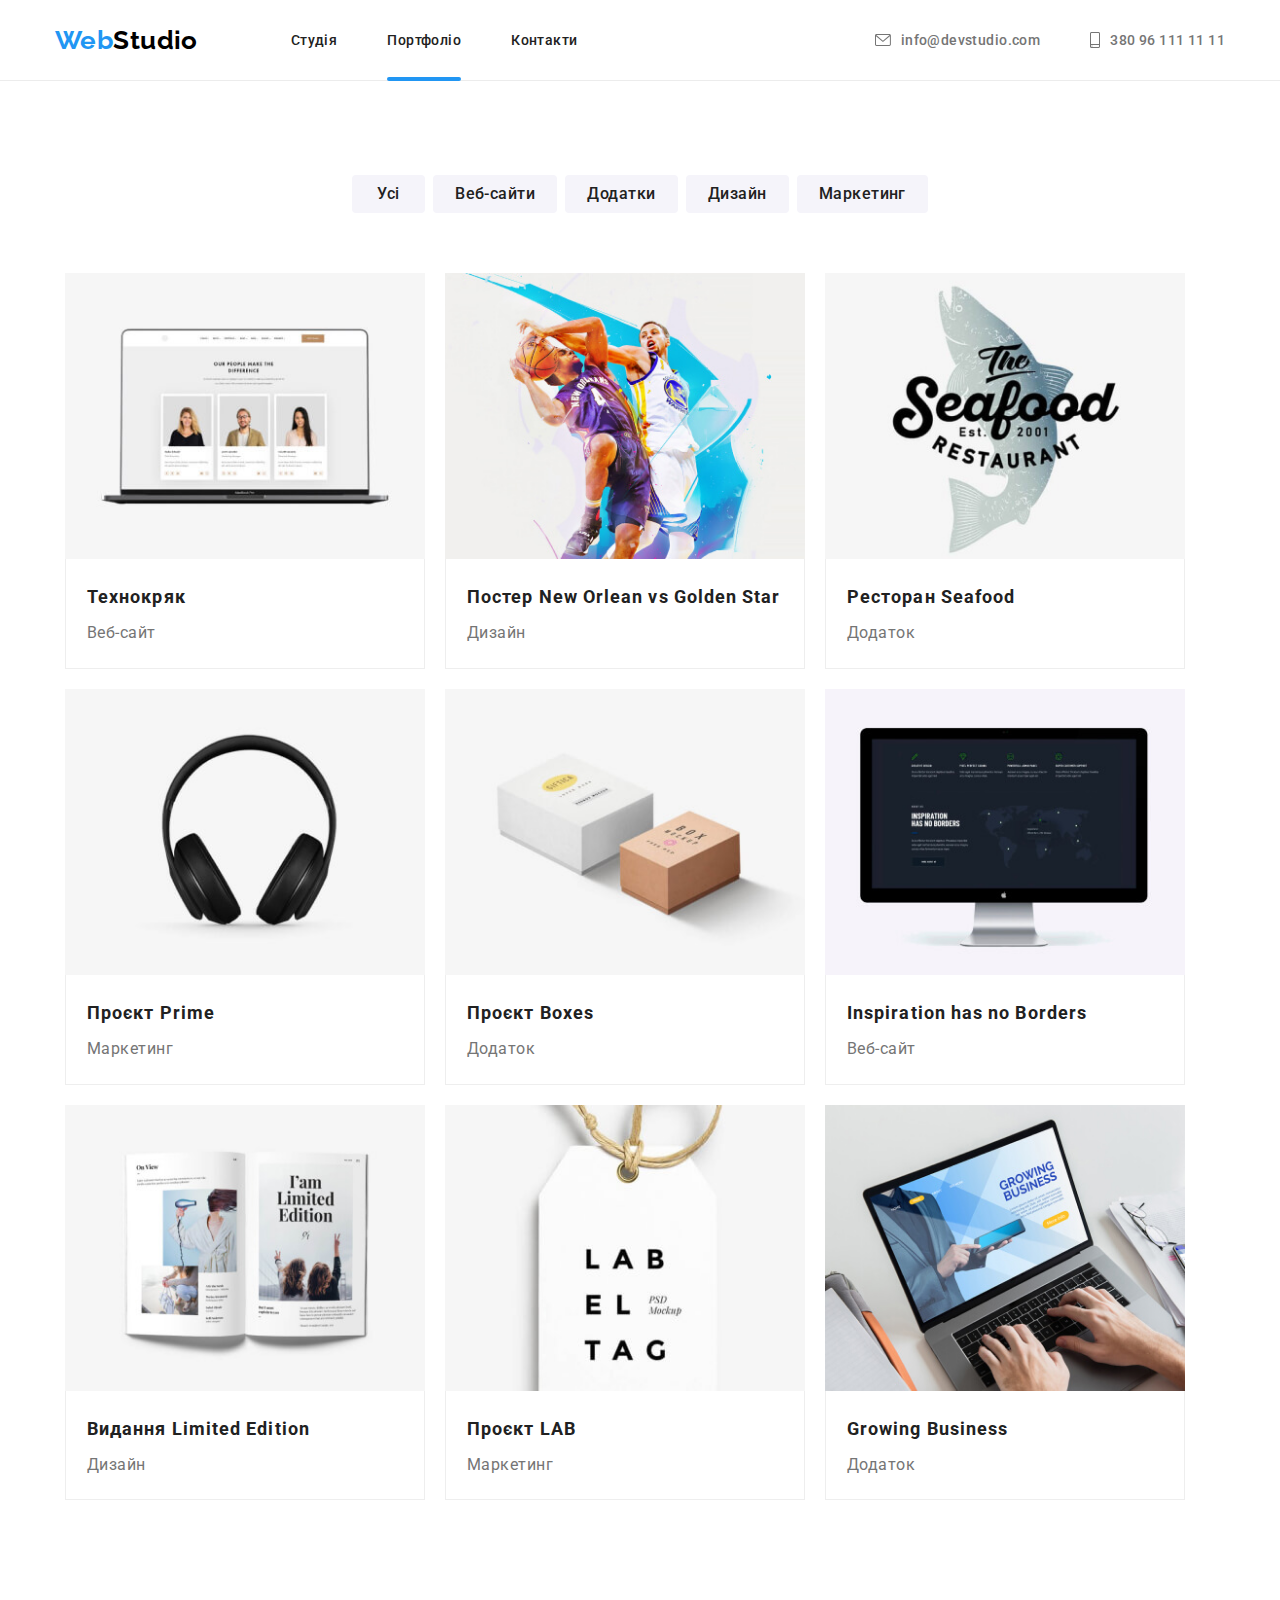
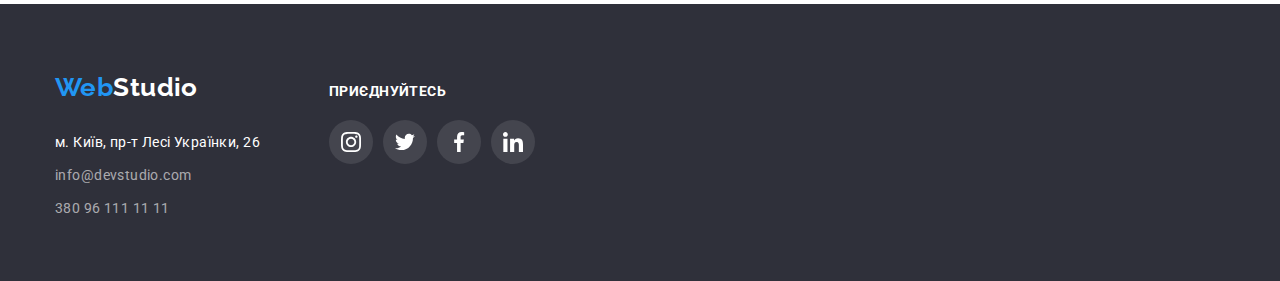
==== portfolio.html @ abf91336 "!!!!!!!" ====
<!DOCTYPE html>
<html lang="en">
<head>
    <meta charset="UTF-8">
    <meta http-equiv="X-UA-Compatible" content="IE=edge">
    <meta name="viewport" content="width=device-width, initial-scale=1.0">
    <link rel="preconnect" href="https://fonts.googleapis.com">
    <link rel="preconnect" href="https://fonts.gstatic.com" crossorigin>
    <link href="https://fonts.googleapis.com/css2?family=Raleway:wght@700&family=Roboto:wght@400;500;700;900&display=swap"
        rel="stylesheet">
        <link rel="stylesheet" href="https://cdnjs.cloudflare.com/ajax/libs/modern-normalize/1.1.0/modern-normalize.min.css">
        <link rel="stylesheet" href="./css/styles.css">
    <title>Portfolio</title>
</head>
<body >
    <!--Header-->
<header class="header">
    <div class="conteiner">
        <div class="main-nav">
            <nav class="nav">
                <a href="index.html" class="logo-header"> <span class="logo-accent">Web</span>Studio
                </a>
                <ul class="site-nav lists ">
                    <li class="item"> <a href="./index.html" class="link">Студія</a> </li>
                    <li class="item"> <a href="./portfolio.html" class="link site_nav_active">Портфоліо</a> </li>
                    <li class="item"> <a href="" class="link">Контакти</a> </li>
                </ul>
            </nav>
            <ul class="contacts-lists lists">
                <li class="item">
                    <a href="mailto:info@devstudio.com" class="link">
                        <svg class="icon-header" width="16px" height="12px">
                            <use href="./images/symbol-defs.svg#icon-envelope">
                            </use>
                        </svg>
                        info@devstudio.com
                    </a>
                </li>
                <li class="item"> <a href="tell:+380961111111" class="link">
                        <svg class="icon-header" width="10px" height="16px">
                            <use href="./images/symbol-defs.svg#icon-smartphone"></use>
                        </svg>380 96 111 11 11
                    </a> </li>
            </ul>
        </div>
    </div>

</header>
<!--Main-->
<main>

<section class="portfolio-section">
    <div class="conteiner">
        <h1 class="tittle-hidden">Portfolio</h1>
        <ul class="portfolio-nav lists">
            <li class="item"><button type="button" class="button">Усі</button></li>
            <li class="item"><button type="button" class="button">Веб-сайти</button></li>
            <li class="item"><button type="button" class="button">Додатки</button></li>
            <li class="item"><button type="button" class="button">Дизайн</button></li>
            <li class="item"><button type="button" class="button">Маркетинг</button></li>
        </ul>
        <ul class="portfolio-list lists">
        <li class="card">
            <a class="port-link" href="">
                <div class="prewiev">
                    <img src="./img_port/img.jpg" alt="Технокряк" width="370" class="img-portfolio">
                    <p class="prewiev-tittle">Ресурс пропонує комплексні пропозиції з різним рівнем функціоналу та сервісів. Все це дозволить відвідувачу отримати
                    вичерпні відомості про компанію чи приватну особу.</p>
                </div>
              <div class="line-portfol">
                <h2 class="tittle">Технокряк</h2>
            <p class="text">Веб-сайт</p> </div>
            </a>
        </li>
        <li class="card">
            <a href="" class="port-link">
                <div class="prewiev"><img src="./img_port/img_(1).jpg" alt="Постер New Orlean vs Golden Star" width="370" class="img-portfolio">
                <p class="prewiev-tittle" >Ресурс пропонує комплексні пропозиції з різним рівнем функціоналу та сервісів. Все це дозволить відвідувачу отримати
                вичерпні відомості про компанію чи приватну особу.</p></div>
               <div class="line-portfol">
                <h2 class="tittle">Постер New Orlean vs Golden Star</h2>
            <p class="text">Дизайн</p></div>
            </a>
        </li>
        <li class="card">
            <a href="" class="port-link">
                <div class="prewiev">
                    <img src="./img_port/img_(2).jpg" alt="Ресторан Seafood" width="370" class="img-portfolio">
                    <p class="prewiev-tittle">Ресурс пропонує комплексні пропозиції з різним рівнем функціоналу та сервісів. Все це дозволить відвідувачу отримати
                    вичерпні відомості про компанію чи приватну особу.</p>
                </div>
             <div class="line-portfol">
                <h2 class="tittle">Ресторан Seafood</h2>
            <p class="text">Додаток</p></div>
            </a>
        </li>
        <li class="card">
            <a href="" class="port-link">
                <div class="prewiev">
                    <img src="./img_port/img_(3).jpg" alt="Проєкт Prime" width="370" class="img-portfolio">
                    <p class="prewiev-tittle">Ресурс пропонує комплексні пропозиції з різним рівнем функціоналу та сервісів. Все це дозволить відвідувачу отримати
                    вичерпні відомості про компанію чи приватну особу.</p>
                </div>
            <div class="line-portfol">
                <h2 class="tittle">Проєкт Prime</h2>
            <p class="text">Маркетинг</p></div>
            </a>
        </li>
        <li class="card">
            <a href="" class="port-link">
                <div class="prewiev">
                    <img src="./img_port/img_(4).jpg" alt="Проєкт Boxes" width="370" class="img-portfolio">
                    <p class="prewiev-tittle">Ресурс пропонує комплексні пропозиції з різним рівнем функціоналу та сервісів. Все це дозволить відвідувачу отримати
                    вичерпні відомості про компанію чи приватну особу.</p>
                </div>
                <div class="line-portfol">
                    <h2 class="tittle">Проєкт Boxes</h2>
                <p class="text">Додаток</p></div>
            </a>
        </li>
        <li class="card">
            <a href="" class="port-link">
                <div class="prewiev">
                    <img src="./img_port/img_(5).jpg" alt="Inspiration has no Borders" width="370" class="img-portfolio">
                    <p class="prewiev-tittle">Ресурс пропонує комплексні пропозиції з різним рівнем функціоналу та сервісів. Все це дозволить відвідувачу отримати
                    вичерпні відомості про компанію чи приватну особу.</p>
                </div>
               <div class="line-portfol">
                <h2 class="tittle">Inspiration has no Borders</h2>
            <p class="text">Веб-сайт</p></div>
            </a>
        </li>
        <li class="card">
            <a href="" class="port-link">
                <div class="prewiev">
                    <img src="./img_port/img_(6).jpg" alt="Видання Limited Edition" width="370" class="img-portfolio">
                    <p class="prewiev-tittle">Ресурс пропонує комплексні пропозиції з різним рівнем функціоналу та сервісів. Все це дозволить відвідувачу отримати
                    вичерпні відомості про компанію чи приватну особу.</p>
                </div>
               <div class="line-portfol">
                <h2 class="tittle">Видання Limited Edition</h2>
            <p class="text">Дизайн</p></div>
            </a>
        </li>
        <li class="card">
            <a href="" class="port-link">
                <div class="prewiev">
                    <img src="./img_port/img_(7).jpg" alt="Проєкт LAB" width="370" class="img-portfolio">
                    <p class="prewiev-tittle">Ресурс пропонує комплексні пропозиції з різним рівнем функціоналу та сервісів. Все це дозволить відвідувачу отримати
                    вичерпні відомості про компанію чи приватну особу.</p>
                </div>
               <div class="line-portfol">
                <h2 class="tittle">Проєкт LAB</h2>
            <p class="text">Маркетинг</p></div>
            </a>
        </li>
        <li class="card">
            <a href="" class="port-link">
                <div class="prewiev">
                    <img src="./img_port/img_(8).jpg" alt="Growing Business" width="370" class="img-portfolio">
                    <p class="prewiev-tittle">Ресурс пропонує комплексні пропозиції з різним рівнем функціоналу та сервісів. Все це дозволить відвідувачу отримати
                    вичерпні відомості про компанію чи приватну особу.</p>
                </div>
             <div class="line-portfol">
                <h2 class="tittle">Growing Business</h2>
            <p class="text">Додаток</p></div>
            </a>
        </li>
    </ul>
</div>
</section>
</main>

<!--Footer-->
<footer class="footer">
    <div class="conteiner footer-conteiner">
        <div class="footer-logo">
            <a href="index.html" class="logo-footer"> <span class="logo-accent">Web</span>Studio</a>
            <address class="contacts">
                <ul class="footer-list lists">
                    <li class="footer-add item"> <a href="https://goo.gl/maps/XUmZa6RESUwdyLSh6" target="_blank"
                            rel="noopener noreferrer" class="link address">м. Київ, пр-т Лесі Українки, 26 </a> </li>
                    <li class="footer-mail item"> <a href="mailto:info@devstudio.com" class="link"> info@devstudio.com
                        </a> </li>
                    <li class="footer-tell item"> <a href="tell:+380961111111" class="link">380 96 111 11 11</a>
                    </li>
                </ul>
        </div>
        <div class="footer-soc-link">
            <b class="join">приєднуйтесь</b>
            <ul class="lists icon-join">
                <li class="icon">
                    <a href="" class="icon-team-footer">
                        <svg class="icon-join" widht="20px" height="20px">
                            <use href="./images/symbol-defs.svg#icon-instagram-2"></use>
                        </svg>
                    </a>
                </li>
                <li class="icon">
                    <a href="" class="icon-team-footer">
                        <svg class="icon-join" widht="20px" height="20px">
                            <use href="./images/symbol-defs.svg#icon-twitter-1"></use>
                        </svg>
                    </a>
                </li>
                <li class="icon">
                    <a href="" class="icon-team-footer">
                        <svg class="icon-join" widht="20px" height="20px">
                            <use href="./images/symbol-defs.svg#icon-facebook-1"></use>
                        </svg>
                    </a>
                </li>
                <li class="icon">
                    <a href="" class="icon-team-footer">
                        <svg class="icon-join" widht="20px" height="20px">
                            <use href="./images/symbol-defs.svg#icon-linkedin-1"></use>
                        </svg>
                    </a>
                </li>
            </ul>
        </div>




        </address>
    </div>

</footer>

</body>
</html>
---- css/styles.css ----
/* Main color #212121 */
/* secondary color #757575 */
/* link #2196F3 */
/* white #FFFFFF */
/* button #F5F4FA */
/* button text #212121 */
/* colorbackground hero #2F303A */
/* background color  page #F5F5F5 */
/* card #EEEEE*/
/* footer link rgba(255, 255, 255, 0.6); */
/* buttone focus rgba(33, 150, 243, 1) */
/* underline border #ECECEC; */
/* Body */

:root {
    --primary-text-color:#757575;
    --tittle-text-color:#212121;
    --accent-color:#2196F3;
    --white-color: #ffffff;
    --button-backgroung:#F5F4FA;
    --button-text: #212121;
    --background-hero: #2F303A;
    --background-page:#F5F5F5;
    --portfolio-card: #EEEEEE;
    --total-black:#000000;
    --footer-link:rgba(255, 255, 255, 0.6);
    --underline-border:#ECECEC;
    --button-active: #188CE8;
    --border-client:#AFB1B8;
    --client-color:#AFB1B8;
    --footer-social-bg: rgba(255, 255, 255, 0.1);
    --action-color:rgba(47, 48, 58, 0.8);
    --portfolio-link:rgba(33, 150, 243, 0.9);
    --button-backdrope:rgba(0,0,0,0.1);
    --backdrope-background: rgba(0, 0, 0, 0.2);
    --animation-timing-function:cubic-bezier(0.4, 0, 0.2, 1) ;
    --border-input:rgba(33, 33, 33, 0.2);
}
/* ----------Body---------- */
body {
background-color:var(--white-color);
color: var(--primary-text-color);
font-family: 'Roboto', sans-serif;
letter-spacing: 0.03em;
font-size: 14px;
line-height: 1.7;
}

.conteiner{
    width: 1200px;
    padding-left: 15px;
    padding-right: 15px;
    margin-left: auto;
    margin-right: auto;}

/* Прибрати крапки у списках */
.lists {
    list-style: none;
    padding: 0;
    margin: 0;
}


h1,
h2,
h3,
p{
    margin-top: 0;
    margin-bottom: 0;

}
div{
    display: block;
}
/* Прибрати підкреслення */
a{
    text-decoration: none;
}
/* Прибати відступи для img*/

.tittle-hidden{
    position: absolute;
    width: 1px;
    height: 1px;
    margin: -1px;
    border: 0;
    padding: 0;
    white-space: nowrap;
    clip-path: inset(100%);
    clip: rect(0 0 0 0);
    overflow: hidden;
    outline: 0;
    outline-offset: 0;
}

.item-tittle {
    font-weight: 700;
    letter-spacing: 0.03em;
    font-size: 14px;
    line-height: 1.7;
    font-style: normal;
}
/* ----------Header---------- */
.header{
    border-bottom: 1px solid var(--underline-border);
    /* padding-left: 0 auto; */

}
/* ----------Logo----------*/
.logo-header{
display: inline-block;
    font-family: 'Raleway', sans-serif;
    font-weight: 700;
    font-size: 26px;
    line-height:1.8;
    color: var(--total-black);

}
.logo-accent{
    color: var(--accent-color);
}
/* ----------Site nav---------- */
.nav{
display: flex;
align-items: center;   
}
.main-nav{
    display: flex;
    /* justify-content: space-between; */
    align-items: center;
}
.site-nav{
    position: relative;
    display: flex;
    margin-left: 93px;
}

.site-nav .item + .item{
    margin-left: 50px;
}

.site-nav .list{
    padding: 0px;



}
.site-nav .item{
    display: flex;
}
.site-nav .link {
    position: relative;
    transition: color 250ms var(--animation-timing-function);
    display: block;
    padding-top: 32px;
    padding-bottom: 32px;
    color: var(--button-text);
    font-weight: 500;
    font-size: 14px;
    line-height: 1.17;
    
}
    .site-nav .link:hover,
    .site-nav .link:focus{
    color: var(--accent-color);
    }
    .site_nav_active::after{
        position: absolute;
        content: '';
        display: block;
        width: 100%;
        height: 4px;
        border-radius: 2px;
        background-color: var(--accent-color);
        top: 77px;
        bottom: auto;

    }
    .contacts-lists{
        display: flex;
        margin-left: auto;}
    .contacts-lists .icon-header{
        fill: currentColor;
        margin-right: 10px;
    }
    .contacts-lists .icon-header:hover,
    .contacts-lists .icon-header:focus{
    color:var(--accent-color)
    }
    .contacts-lists .item +.item{
        margin-left: 50px;
    }
    .contacts-lists .link {
        transition: color 250ms var(--animation-timing-function);
        display: flex;
        color: var(--primary-text-color);
        font-weight: 500;
        font-size: 14px;
        line-height: 1.17;
        align-items: center;
    }
    .contacts-lists .link:focus,
    .contacts-lists .link:hover,
    .contacts-lists .link:active
    {
        color: var(--accent-color);
    }
        /* ----------Button----------*/
        .button {
            border-radius: 4px;
            border: none;
            display: inline-block;
            padding: 10px 32px;
            min-width: 216px;
            font-family: inherit;
            color: var(--white-color);
            cursor: pointer;
            background-color: var(--accent-color);
            align-items: center;
            text-align: center;
            font-weight: 700;
            font-size: 16px;
            line-height: 1.87;
            letter-spacing: 0.06em;
            transition: color 250ms var(--animation-timing-function), background-color 250ms var(--animation-timing-function);
            

        }
            
        .button:hover,
        .button:focus{
            background-color: var(--button-active);
        }
    /* ----------Hero---------- */
    .hero {
        background-color: var(--background-hero);
        text-align: center;
        padding-top: 200px;
        padding-bottom: 200px;
        max-width: 1600px;
        height: 600px;
        margin-left: auto;
        margin-right: auto;
        background-image:linear-gradient(rgba(47, 48, 58, 0.4),rgba(47, 48, 58, 0.4)),
        url(../images/hero.png);
        background-repeat: no-repeat;
        background-position: center;
        background-size: cover;
    }
            
    .hero-tittle {
        margin: auto;
        margin-bottom: 30px;
        color: var(--white-color);
        font-weight: 900;
        font-size: 44px;
        line-height: 1.3;
        letter-spacing: 0.06em;
        text-transform: uppercase;
        width: 696px; 

    }

/* ----------Section tittle---------- */
.section-tittle {
    color: var(--tittle-text-color);
        font-weight: 700;
        font-size: 36px;
        line-height: 1.17;
        text-align: center;
        margin-top: 0;
        margin-bottom: 0;
        margin-bottom: 50px;
}

/* ----------Features---------- */
.features{
    padding-top: 94px;
    padding-bottom: 94px;
}

.features-list .tittle {
    color: var(--tittle-text-color);
        font-weight: 700;
        font-size: 14px;
        line-height: 1.7;  
        margin-top: 0;

}
.features-list{
    display: flex;
    justify-content: space-between;
}
.features-list .item{
    width: 270px;
}
.features-list .item:not(:last-child){
    margin-right: 30px;
}

.features-list .text {
    margin-top: 10px;
}
.features__svg-container{
    display: flex;
    background-color: var(--button-backgroung);
    border-radius: 4px;
    margin-bottom: 30px;
    padding-top: 25px;
    padding-bottom: 25px;
}
/* Tasks */
.task{
    padding-top: 0;
    padding-bottom: 94px;

}
.task-list{
    display: flex;
    padding: 0;
    margin: 0;
    font-size: 36px;
    line-height: 1.17;
    
    justify-content: space-between;
}
/* .task-list.img{
    position: relative;
} */
.task-list .img:not(:last-child){
    margin-right: 30px;
}
.action{
    position: relative;
}

.action-tittle{
    position: absolute;
    width: 100%;
    bottom: 0;
    padding-top: 27px;
    padding-bottom: 27px;
    text-align: center;
    text-transform: uppercase;
    color: var(--white-color);
    background-color: var(--action-color);
}
/* Team */


.team-section{
    padding-top: 94px;
    padding-bottom: 94px;
    background-color: var(--button-backgroung);

}



.team-list .tittle {
    color: var(--tittle-text-color);
        font-weight: 500;
        font-size: 16px;
        line-height: 1.17;
    text-align: center;
}
.team-list{
display: flex;
flex-wrap: wrap;
}
.team-list .team-card:not(:last-child){
    margin-right: 30px;
}

.team-card{
width: 270px;
box-shadow: 0px 1px 3px rgb(0 0 0 / 12%), 0px 1px 1px rgb(0 0 0 / 14%), 0px 2px 1px rgb(0 0 0 / 20%);
border-radius: 0px 0px 4px 4px;
background-color: var(--white-color);
text-align: center;
}
.team-list .name {
margin-bottom: 10px;
text-align: center;
color: var(--tittle-text-color);
font-weight: 500;
font-size: 16px;
line-height:1.17 ;

}
.team-text{
padding: 30px 32px;

}
.team-list .text{
    margin-bottom: 16px;
    font-size: 16px;
    line-height: 1.17;    
}
.team-card .img{
    display: block;  
}
.lists .icon-flex {
    display: flex;
    justify-content: center;
}

.icon-soc {
    fill: currentColor;
}

.icon-team {
transition: background-color 250ms var(--animation-timing-function), color 250ms var(--animation-timing-function);
    display: flex;
    justify-content: center;
    align-items: center;
    height: 44px;
    width: 44px;
    border-radius: 50px;
    color: var(--border-client);
    background-color: var(--white-color);
}

.social-links__item:not(:last-child) {
    margin-right: 10px;
}

.icon-team:focus,
.icon-team:hover {
    color: var(--white-color);
    background-color: var(--accent-color);
}

/* Clients */
.client{
    padding-top: 94px;
    padding-bottom: 94px;
}
.client-tittle{
    font-style: normal;
    font-weight: 700;
    margin-bottom: 50px;
    font-size: 36px;
    line-height: 1.17;
    text-align: center;
    color:var(--button-text);
}
.client-svg{
    display: flex;
    justify-content: space-between;
    flex-direction: row;
    flex-wrap: wrap;

}
.icon-client {
    fill:currentColor;
}
.client-box{
    transition: color 250ms var(--animation-timing-function), border-color 250ms var(--animation-timing-function);
    display: flex;
    align-items: center;
    justify-content: center;
    height: 92px;
    width: 170px;
    border: 1px solid var(--border-client);
    border-radius: 4px;
    color: var(--client-color);
    
}
.client-box:focus,
.client-box:hover{
    color: var(--accent-color);
    border-color: var(--accent-color);
}
/* Footer */
.logo-footer{
    display: inline-block;
    margin-bottom: 20px;
    font-family: 'Raleway',sans-serif;
        font-weight: 700;
        font-size: 26px;
        line-height: 1.8;
        color: var(--white-color);
}
.footer {
        padding-top: 60px;
            padding-bottom: 60px;
    background-color: var(--background-hero);
}

.footer-list .link {
        transition: color 250ms var(--animation-timing-function);
        font-size: 14px;
        line-height: 1.17;
        font-style: normal;
        color: var(--footer-link);
    
}
.footer-list .item:not(:last-child){
    margin-bottom: 9px;
}
.footer-list .address{
    color: var(--white-color);
    margin-bottom: 9px;
}
.footer-list .link:hover,
.footer-list .link:focus,
.footer-list .link:active {
    color: var(--white-color);
    
}
.footer-box{
    width: 270px;
    margin-bottom: 0;
    margin-right: 94px;
}
.join{
    font-size: 14px;
    line-height: 1.14;
    color: var(--white-color);
    margin-bottom: 20px;
}
.icon-join{
    display: flex;
    color: var(--white-color);
}
.icon-join .icon:not(:last-child){
        margin-right: 10px;
        
}
.icon-team-footer{
    display: flex;
    color: var(--white-color);
}
.footer-conteiner {
    display: flex;
    align-items: baseline;
}

.footer-soc-link {
    margin-bottom: 0;
    margin-right: 94px;
}

.footer-logo {
    margin-bottom: 0px;
    margin-right: 69px;
}

.join {
    display: block;
    margin-bottom: 20px;
    font-style: normal;
    text-transform: uppercase;
    line-height: 1.14;
}

.icon-team-footer {
    transition: background-color 250ms var(--animation-timing-function), color 250ms var(--animation-timing-function);
    justify-content: center;
    align-items: center;
    width: 44px;
    height: 44px;
    border-radius: 50%;
    color: var(--white-color);
    background-color: var(--footer-social-bg);
}

.icon-join {
    fill: currentColor;
}

.icon-team-footer:focus,
.icon-team-footer:hover {
    background-color: var(--accent-color);
}
/* ----------------------Portfolio---------------------- */

.portfolio-section{
    padding-top: 94px;
        padding-bottom: 94px;
}


.portfolio-nav{
    display: flex;
        justify-content: center;
        margin-bottom: 50px;
}
.portfolio-nav .item:not(:last-child){
    margin-right: 8px;
}
.portfolio-list{
    display: flex;
    flex-wrap: wrap;
    list-style: none;
    padding: 0;

}
/* .portfolio-list .link:hover,
.portfolio-list .link:focus,
.portfolio-list .link:active {
    color:var(--button-text);
    background-color: var(--accent-col);

} */
.portfolio-nav .button{
transition: background-color 250ms var(--animation-timing-function), color 250ms var(--animation-timing-function);
padding: 6px 22px;
min-width: 73px;
background-color: var(--button-backgroung);
color: var(--button-text);
font-weight: 500;
font-size: 16px;
line-height: 1.6;
text-align: center;
letter-spacing: 0.03em;
border-radius: 4px;
    
}
.portfolio-nav .button:focus,
.portfolio-nav .button:hover{
background-color: var(--accent-color);
color: var(--white-color);
box-shadow: 0px 3px 1px rgba(0, 0, 0, 0.1), 0px 1px 2px rgba(0, 0, 0, 0.08), 0px 2px 2px rgba(0, 0, 0, 0.12);
}


.portfolio-list .card {
flex-basis: calc((100% - 3 * 30px) / 3);
margin: 10px;
background: var(--white-color);
}
.port-link{
    transition: box-shadow 250ms var(--animation-timing-function), color 250ms var(--animation-timing-function);
    display:block;
}
.port-link:focus,
.port-link:hover{
    box-shadow: 0px 1px 1px rgba(0, 0, 0, 0.12), 0px 4px 4px rgba(0, 0, 0, 0.06), 1px 4px 6px rgba(0, 0, 0, 0.16);
}

.portfolio-list .tittle{
margin-bottom: 4px;
font-weight: 700;
font-size: 18px;
line-height: 2;
letter-spacing: 0.06em;
color: var(--button-text);
}
.portfolio-list .text{
font-size: 16px;
line-height: 1.8;
letter-spacing: 0.03em;
color: var(--primary-text-color);

}
.line-portfol{
padding: 20px 21px;
border-left: 1px solid var(--portfolio-card);
border-bottom: 1px solid var(--portfolio-card);
border-right: 1px solid var(--portfolio-card);
}
.img-portfolio{
    display: block;
}
/* IMG */
img {
    display: block;
    width: 100%;
    height: auto;
}
/* portfolio card */
.prewiev{
    position: relative;
}
.prewiev-tittle{
    position: absolute;
    overflow: hidden;
    bottom: 0;
    padding: 0;
    width: 100%;
    height: 100%;
    transition: height 250ms var(--animation-timing-function), padding 250ms var(--animation-timing-function);
    background-color: var(--portfolio-link);
    font-weight: 400;
    font-size: 18px;
    line-height: 1.56;
    letter-spacing: 0.03em;
    color: var(--white-color);
    opacity: 0;
}
.card:hover .prewiev-tittle,
.card:focus .prewiev-tittle{
    font-size: 16px;
        padding: 64px 24px;
        opacity: 1;
    }
    /* Backdrope */
                .backdrop {
                    position: fixed;
                    top: 0;
                    left: 0;
                    width: 100%;
                    height: 100%;
                    background-color:var(--backdrope-background);
                }
        
                .backdrop.is-hidden {
                    opacity: 0;
                    pointer-events: none;
                }
        
    .modal {
top: 50%;
left: 50%;
transform: translate(-50%, -50%);
min-width: 528px;
min-height: 581px;
background-color: var(--white-color);
position: absolute;
color: var(--total-black);
box-shadow: 0px 1px 3px rgba(0, 0, 0, 0.12), 0px 1px 1px rgba(0, 0, 0, 0.14), 0px 2px 1px rgba(0, 0, 0, 0.2);
border-radius: 4px;
}

.backdrop .icon-backdrop{
    fill:currentColor;
    
    
}
.backdrop .backdrop-button{
    position: absolute;
    align-items: center;
    justify-content: center;
    top: 8px;
    right: 8px;
    height: 30px;
    width: 30px;
    display:flex;
    color: var(--total-black);
    background-color: var(--white-color);
    border: 1px solid var(--button-backdrope);
    border-radius: 50%;
    transition: color 250ms var(--animation-timing-function);

}

.backdrop .backdrop-button:hover,
.backdrop .backdrop-button:focus{
    outline: none;
    cursor: pointer;
    color: var(--accent-color);
}
/* FORM */
.tittle-form{
font-weight: 700;
font-size: 20px;
line-height: 23px;
text-align: center;
margin-bottom: 12px;
}

.form{
width: 528px;
padding: 40px 40px;
}
.form-field{
display: flex;
flex-direction: column;
margin-bottom: 10px;
position: relative;
}

.form-field label{
margin-bottom: 4px;
}

.form-field input{
width: 100%;
height: 40px;
margin: 0;
padding: 11px 12px;
border: 1px solid var(--border-input);
border-radius: 4px;
transition: border-color 250 ms var(--animation-timing-function);
}
.form-field .comment{
padding: 12px 16px;
resize: none;
border: 1px solid var(--border-input);
border-radius: 4px;
transition: border-color 250 ms var(--animation-timing-function);
}
.form-label{
position: absolute;
top: 0;
transform: translateY(-100%);
}
.form-input:focus,
.form-input:hover{
outline: none;
border-color:var(--accent-color);  
}
.form-input:focus + .form-label,
.form-input:hover + .form-label{
color: var(--accent-color); 
}

/* color: var(--accent-color); */
.form-field .comment:hover,
.form-field .comment:focus{
outline: none;
border-color:var(--accent-color) ;
}



.icon-form{
display: inline-block;
position: absolute;
width: 18px;
height: 18px;
top: 50%;
transform: translate(-50%);
background-color: red;
}



.button-form{
display: block;
padding: 10px 52px;
margin-left: auto;
margin-right: auto;
color: var(--white-color);
background-color: var(--accent-color);
border-radius: 4px;
border: none;
box-shadow: 0px 4px 4px rgba(0, 0, 0, 0.15);
transition: color 250ms var(--animation-timing-function), background-color 250ms var(--animation-timing-function);
text-align: center;
}
.button-form:focus,
.button-form:hover{
background-color: var(--button-active);
}
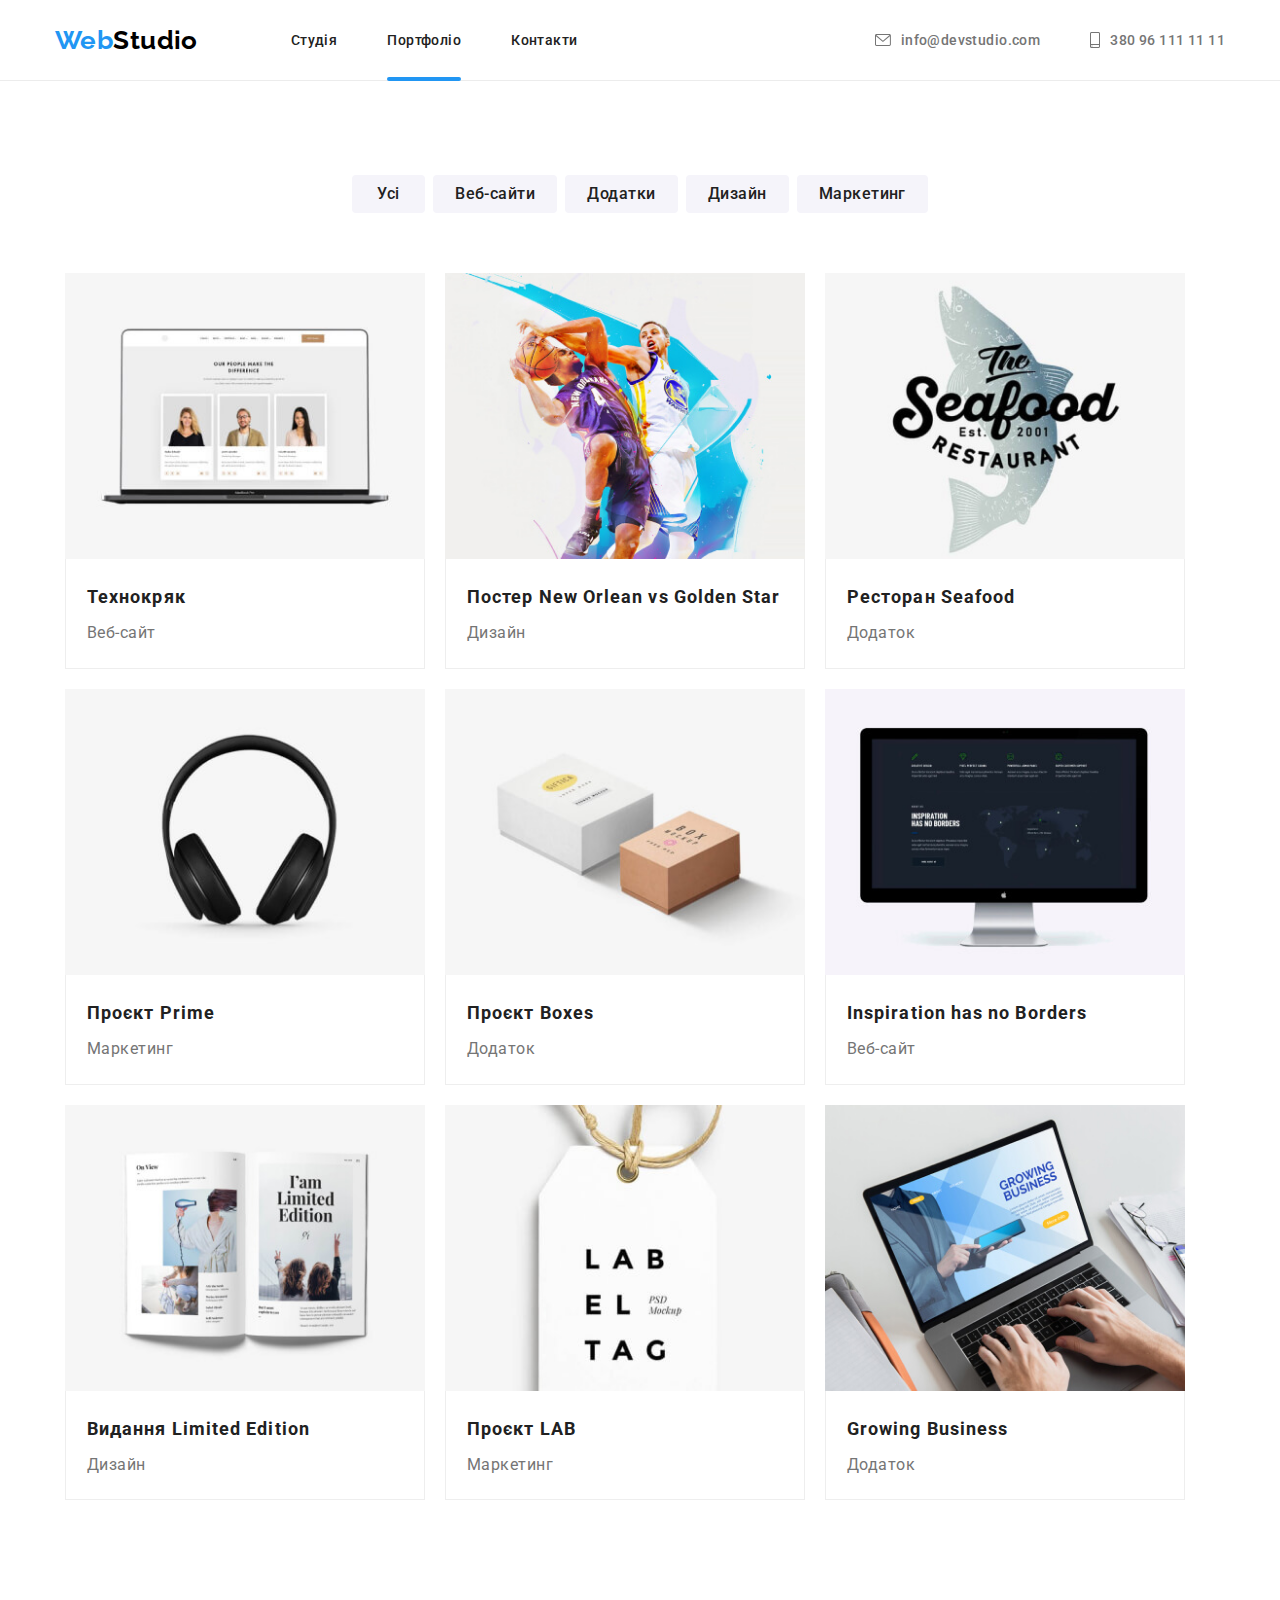
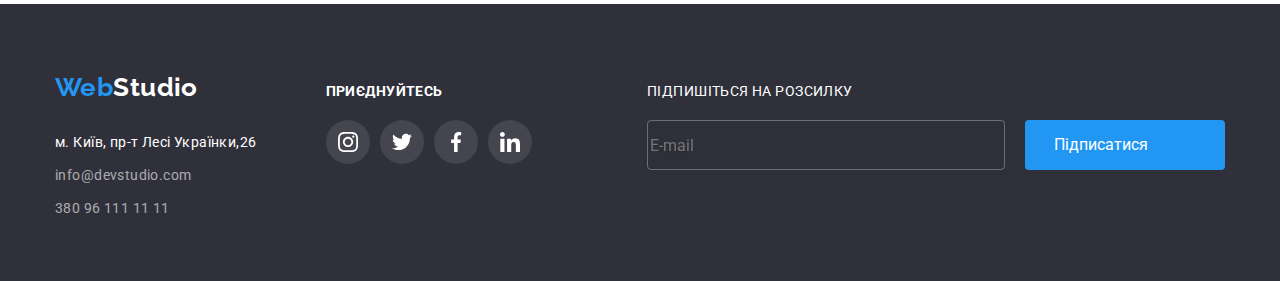
==== commit 0ba48503: "дз6" ====
--- a/portfolio.html
+++ b/portfolio.html
@@ -67,7 +67,7 @@
                     <p class="prewiev-tittle">Ресурс пропонує комплексні пропозиції з різним рівнем функціоналу та сервісів. Все це дозволить відвідувачу отримати
                     вичерпні відомості про компанію чи приватну особу.</p>
                 </div>
-              <div class="line-portfol">
+            <div class="line-portfol">
                 <h2 class="tittle">Технокряк</h2>
             <p class="text">Веб-сайт</p> </div>
             </a>
@@ -77,7 +77,7 @@
                 <div class="prewiev"><img src="./img_port/img_(1).jpg" alt="Постер New Orlean vs Golden Star" width="370" class="img-portfolio">
                 <p class="prewiev-tittle" >Ресурс пропонує комплексні пропозиції з різним рівнем функціоналу та сервісів. Все це дозволить відвідувачу отримати
                 вичерпні відомості про компанію чи приватну особу.</p></div>
-               <div class="line-portfol">
+            <div class="line-portfol">
                 <h2 class="tittle">Постер New Orlean vs Golden Star</h2>
             <p class="text">Дизайн</p></div>
             </a>
@@ -89,7 +89,7 @@
                     <p class="prewiev-tittle">Ресурс пропонує комплексні пропозиції з різним рівнем функціоналу та сервісів. Все це дозволить відвідувачу отримати
                     вичерпні відомості про компанію чи приватну особу.</p>
                 </div>
-             <div class="line-portfol">
+            <div class="line-portfol">
                 <h2 class="tittle">Ресторан Seafood</h2>
             <p class="text">Додаток</p></div>
             </a>
@@ -125,7 +125,7 @@
                     <p class="prewiev-tittle">Ресурс пропонує комплексні пропозиції з різним рівнем функціоналу та сервісів. Все це дозволить відвідувачу отримати
                     вичерпні відомості про компанію чи приватну особу.</p>
                 </div>
-               <div class="line-portfol">
+            <div class="line-portfol">
                 <h2 class="tittle">Inspiration has no Borders</h2>
             <p class="text">Веб-сайт</p></div>
             </a>
@@ -137,7 +137,7 @@
                     <p class="prewiev-tittle">Ресурс пропонує комплексні пропозиції з різним рівнем функціоналу та сервісів. Все це дозволить відвідувачу отримати
                     вичерпні відомості про компанію чи приватну особу.</p>
                 </div>
-               <div class="line-portfol">
+            <div class="line-portfol">
                 <h2 class="tittle">Видання Limited Edition</h2>
             <p class="text">Дизайн</p></div>
             </a>
@@ -149,7 +149,7 @@
                     <p class="prewiev-tittle">Ресурс пропонує комплексні пропозиції з різним рівнем функціоналу та сервісів. Все це дозволить відвідувачу отримати
                     вичерпні відомості про компанію чи приватну особу.</p>
                 </div>
-               <div class="line-portfol">
+            <div class="line-portfol">
                 <h2 class="tittle">Проєкт LAB</h2>
             <p class="text">Маркетинг</p></div>
             </a>
@@ -161,7 +161,7 @@
                     <p class="prewiev-tittle">Ресурс пропонує комплексні пропозиції з різним рівнем функціоналу та сервісів. Все це дозволить відвідувачу отримати
                     вичерпні відомості про компанію чи приватну особу.</p>
                 </div>
-             <div class="line-portfol">
+            <div class="line-portfol">
                 <h2 class="tittle">Growing Business</h2>
             <p class="text">Додаток</p></div>
             </a>
@@ -175,58 +175,66 @@
 <footer class="footer">
     <div class="conteiner footer-conteiner">
         <div class="footer-logo">
-            <a href="index.html" class="logo-footer"> <span class="logo-accent">Web</span>Studio</a>
-            <address class="contacts">
-                <ul class="footer-list lists">
-                    <li class="footer-add item"> <a href="https://goo.gl/maps/XUmZa6RESUwdyLSh6" target="_blank"
-                            rel="noopener noreferrer" class="link address">м. Київ, пр-т Лесі Українки, 26 </a> </li>
-                    <li class="footer-mail item"> <a href="mailto:info@devstudio.com" class="link"> info@devstudio.com
-                        </a> </li>
-                    <li class="footer-tell item"> <a href="tell:+380961111111" class="link">380 96 111 11 11</a>
-                    </li>
-                </ul>
-        </div>
-        <div class="footer-soc-link">
-            <b class="join">приєднуйтесь</b>
-            <ul class="lists icon-join">
-                <li class="icon">
-                    <a href="" class="icon-team-footer">
-                        <svg class="icon-join" widht="20px" height="20px">
-                            <use href="./images/symbol-defs.svg#icon-instagram-2"></use>
-                        </svg>
-                    </a>
-                </li>
-                <li class="icon">
-                    <a href="" class="icon-team-footer">
-                        <svg class="icon-join" widht="20px" height="20px">
-                            <use href="./images/symbol-defs.svg#icon-twitter-1"></use>
-                        </svg>
-                    </a>
-                </li>
-                <li class="icon">
-                    <a href="" class="icon-team-footer">
-                        <svg class="icon-join" widht="20px" height="20px">
-                            <use href="./images/symbol-defs.svg#icon-facebook-1"></use>
-                        </svg>
-                    </a>
-                </li>
-                <li class="icon">
-                    <a href="" class="icon-team-footer">
-                        <svg class="icon-join" widht="20px" height="20px">
-                            <use href="./images/symbol-defs.svg#icon-linkedin-1"></use>
-                        </svg>
-                    </a>
-                </li>
-            </ul>
-        </div>
-
-
-
-
-        </address>
-    </div>
-
-</footer>
+        <a href="index.html" class="logo-footer"> <span class="logo-accent">Web</span>Studio</a>
+        <address class="contacts" >
+            <ul class="footer-list lists">
+            <li class="footer-add item"> <a href="https://goo.gl/maps/XUmZa6RESUwdyLSh6" target="_blank"
+            rel="noopener noreferrer" class="link address">м. Київ, пр-т Лесі Українки,26 </a> </li>
+            <li class="footer-mail item"> <a href="mailto:info@devstudio.com" class="link"> info@devstudio.com </a> </li>
+            <li class="footer-tell item"> <a href="tell:+380961111111" class="link">380 96 111 11 11</a>
+            </li></ul></address>    
+        
+    </div>
+                <div class="footer-soc-link">
+                    <b class="join">приєднуйтесь</b>
+                    <ul class="lists icon-join">
+                        <li class="icon-foot">
+                            <a href="" class="icon-team-footer">
+                                <svg class="icon-join-svg" width="20px" height="20px" >
+                                    <use href="./images/symbol-defs.svg#icon-instagram-2"></use>
+                                </svg>
+                            </a>
+                        </li>
+                        <li class="icon-foot">
+                            <a href="" class="icon-team-footer">
+                                <svg class="icon-join-svg" width="20px" height="20px" >
+                                    <use href="./images/symbol-defs.svg#icon-twitter-1"></use>
+                                </svg>
+                            </a>
+                        </li>
+                        <li class="icon-foot">
+                            <a href="" class="icon-team-footer">
+                                <svg class="icon-join-svg" width="20px" height="20px" >
+                                    <use href="./images/symbol-defs.svg#icon-facebook-1"></use>
+                                </svg>
+                            </a>
+                        </li>
+                        <li class="icon">
+                            <a href="-foot" class="icon-team-footer">
+                                <svg class="icon-join-svg" width="20px" height="20px" >
+                                    <use href="./images/symbol-defs.svg#icon-linkedin-1"></use>
+                                </svg>
+                            </a>
+                        </li>
+                    </ul>
+                </div>
+    
+    <form class="subscribe-form">
+        <p class="join">Підпишіться на розсилку</p>
+    <div class="subscribe">
+        <label for="mail" class="subscribe-label"></label>
+        <input type="email" name="email" id="mail" placeholder="E-mail" class="subscribe-input">
+        
+        <button  type="submit" class="subscribe-button"> <span> Підписатися </span> 
+            <svg class="icon-subscribe">
+                <use href="./images/icon_form/icon_form.svg#icon-send" ></use>
+            </svg>
+        </button>
+    </div>
+    </form>
+    </div>
+    
+    </footer>
 
 </body>
 </html>--- a/css/styles.css
+++ b/css/styles.css
@@ -69,9 +69,7 @@
     margin-bottom: 0;
 
 }
-div{
-    display: block;
-}
+
 /* Прибрати підкреслення */
 a{
     text-decoration: none;
@@ -309,6 +307,11 @@
     padding-top: 25px;
     padding-bottom: 25px;
 }
+.icon-feat{
+    margin-right: auto;
+    margin-left: auto;
+}
+
 /* Tasks */
 .task{
     padding-top: 0;
@@ -407,6 +410,8 @@
 
 .icon-soc {
     fill: currentColor;
+    width: 20px;
+    height: 20px;
 }
 
 .icon-team {
@@ -454,6 +459,9 @@
 }
 .icon-client {
     fill:currentColor;
+    width: 106px;
+    height: 60px;
+
 }
 .client-box{
     transition: color 250ms var(--animation-timing-function), border-color 250ms var(--animation-timing-function);
@@ -473,6 +481,9 @@
     border-color: var(--accent-color);
 }
 /* Footer */
+.footer-logo{
+    margin-right: 165px;
+}
 .logo-footer{
     display: inline-block;
     margin-bottom: 20px;
@@ -483,17 +494,19 @@
         color: var(--white-color);
 }
 .footer {
-        padding-top: 60px;
-            padding-bottom: 60px;
+    padding-top: 60px;
+    padding-bottom: 60px;
     background-color: var(--background-hero);
+    font-size: 14px;
+    line-height: 1.71;
 }
 
 .footer-list .link {
         transition: color 250ms var(--animation-timing-function);
         font-size: 14px;
         line-height: 1.17;
+        color: var(--footer-link);
         font-style: normal;
-        color: var(--footer-link);
     
 }
 .footer-list .item:not(:last-child){
@@ -514,19 +527,13 @@
     margin-bottom: 0;
     margin-right: 94px;
 }
-.join{
-    font-size: 14px;
-    line-height: 1.14;
-    color: var(--white-color);
-    margin-bottom: 20px;
-}
+
 .icon-join{
     display: flex;
     color: var(--white-color);
 }
-.icon-join .icon:not(:last-child){
-        margin-right: 10px;
-        
+.icon-foot:not(:last-child){
+    margin-right: 10px;
 }
 .icon-team-footer{
     display: flex;
@@ -535,11 +542,12 @@
 .footer-conteiner {
     display: flex;
     align-items: baseline;
+    
+
 }
 
 .footer-soc-link {
-    margin-bottom: 0;
-    margin-right: 94px;
+    margin-right: auto;
 }
 
 .footer-logo {
@@ -550,9 +558,10 @@
 .join {
     display: block;
     margin-bottom: 20px;
-    font-style: normal;
     text-transform: uppercase;
     line-height: 1.14;
+    font-size: 14px;
+    color: var(--white-color);
 }
 
 .icon-team-footer {
@@ -566,9 +575,11 @@
     background-color: var(--footer-social-bg);
 }
 
-.icon-join {
+.icon-join-svg {
     fill: currentColor;
-}
+
+}
+
 
 .icon-team-footer:focus,
 .icon-team-footer:hover {
@@ -726,6 +737,8 @@
 
 .backdrop .icon-backdrop{
     fill:currentColor;
+    width: 30px;
+    height: 30px;
     
     
 }
@@ -768,12 +781,21 @@
 .form-field{
 display: flex;
 flex-direction: column;
-margin-bottom: 10px;
 position: relative;
+}
+.commentary{
+margin: 0;
+}
+.form-field:not(:last-child){
+    margin-bottom: 10px;
 }
 
 .form-field label{
 margin-bottom: 4px;
+font-weight: 400;
+line-height: 1.17;
+letter-spacing: 0.01em;
+font-size: 12px;
 }
 
 .form-field input{
@@ -784,6 +806,7 @@
 border: 1px solid var(--border-input);
 border-radius: 4px;
 transition: border-color 250 ms var(--animation-timing-function);
+padding-left: 42px;
 }
 .form-field .comment{
 padding: 12px 16px;
@@ -792,22 +815,13 @@
 border-radius: 4px;
 transition: border-color 250 ms var(--animation-timing-function);
 }
-.form-label{
-position: absolute;
-top: 0;
-transform: translateY(-100%);
-}
+
 .form-input:focus,
 .form-input:hover{
 outline: none;
 border-color:var(--accent-color);  
 }
-.form-input:focus + .form-label,
-.form-input:hover + .form-label{
-color: var(--accent-color); 
-}
-
-/* color: var(--accent-color); */
+
 .form-field .comment:hover,
 .form-field .comment:focus{
 outline: none;
@@ -821,14 +835,63 @@
 position: absolute;
 width: 18px;
 height: 18px;
-top: 50%;
-transform: translate(-50%);
-background-color: red;
-}
-
-
-
+left: 12px;
+top: 70%;
+transform: translateY(-50%);
+fill: currentColor;
+transition: color 250ms var(--animation-timing-function);
+}
+
+.form-input:focus + .icon-form,
+.form-input:hover + .icon-form{
+    fill: var(--accent-color);
+}
+
+.form-field-checkbox{
+    margin-top: 20px;
+    margin-bottom: 30px;
+}
+.checkbox{
+    visibility: hidden;
+    position: absolute;
+}
+.checkbox-label{
+    display: flex;
+    align-items: center;
+    font-size: 14px;
+    transition: color 250ms var(--animation-timing-function), background-color 250ms var(--animation-timing-function);
+    justify-content: center;
+
+}
+
+.checkbox-label::before{
+    content: '';
+    display: inline-block;
+    margin-right: 9px;
+    width: 16px;
+    height: 15px;
+    background-image: url(../images/icon_form/Vector.svg);
+    background-repeat: no-repeat;
+    background-position: center;
+    background-size: contain;
+}
+.checkbox:checked + .checkbox-label::before{
+    background-image: url(../images/icon_form/check.svg);
+}
+.checkbox-inner{
+display: inline;
+}
+.policy-agriment{
+    display: inline;
+    text-decoration: underline;
+    color: var(--accent-color);
+    font-size: 14px;
+    line-height: 1.714;
+    margin-left: 9px;
+}
 .button-form{
+    width: 216px;
+    height: 50px;
 display: block;
 padding: 10px 52px;
 margin-left: auto;
@@ -844,4 +907,82 @@
 .button-form:focus,
 .button-form:hover{
 background-color: var(--button-active);
-}+}
+
+
+.subscribe{
+    display: flex;
+    align-items: stretch;
+    position: relative;
+    
+}
+/* .subscribe-tittle{
+    display: block;
+    margin-bottom: 20px;
+    text-transform: uppercase;
+    line-height: 1.14;
+    color: var(--white-color);
+    font-size: 14px;
+    
+} */
+.subscribe-input{
+    height: 50px;
+    width: 358px;
+    font-size: 16px;
+    border: 1px solid rgba(255, 255, 255, 0.3);
+    filter: drop-shadow(0px 4px 4px rgba(0, 0, 0, 0.15));
+    border-radius: 4px;
+    background-color: transparent;
+    transition: border-color 250ms var(--animation-timing-function);
+    cursor: pointer;
+    font-family: inherit;
+    color: var(--white-color);
+    
+
+
+}
+.subscribe-input:hover,
+.subscribe-input:focus{
+    outline: none;
+    border-color: var(--accent-color);
+}
+.subscribe-label{
+    /* padding-right: 16px; */
+    position: absolute;
+    top: 15px;
+    left: 16px;
+    font-size: 16px;
+    margin-left: 16px;
+    transition: color 250ms var(--animation-timing-function),transform 250ms var(--animation-timing-function);
+}
+.subscribe-button{
+    display: flex;
+    align-items: center;
+    margin-left: 20px;
+    padding-top: 10px;
+    padding-bottom: 10px;
+    padding-left: 29px;
+    padding-right: 28px;
+    background-color: var(--accent-color);
+    width: 200px;
+    color: var(--white-color);
+    font-size: 16px;
+    border: none;
+    border-radius: 4px;
+    cursor: pointer;
+    font-family: inherit;
+}
+.icon-subscribe{
+    margin-right: 0;
+    margin-left: 10px;
+    width: 24px;
+    height: 24px;
+    fill: currentColor;
+}
+
+
+.icon{
+    width: 70px;
+    height: 70px;
+}
+
